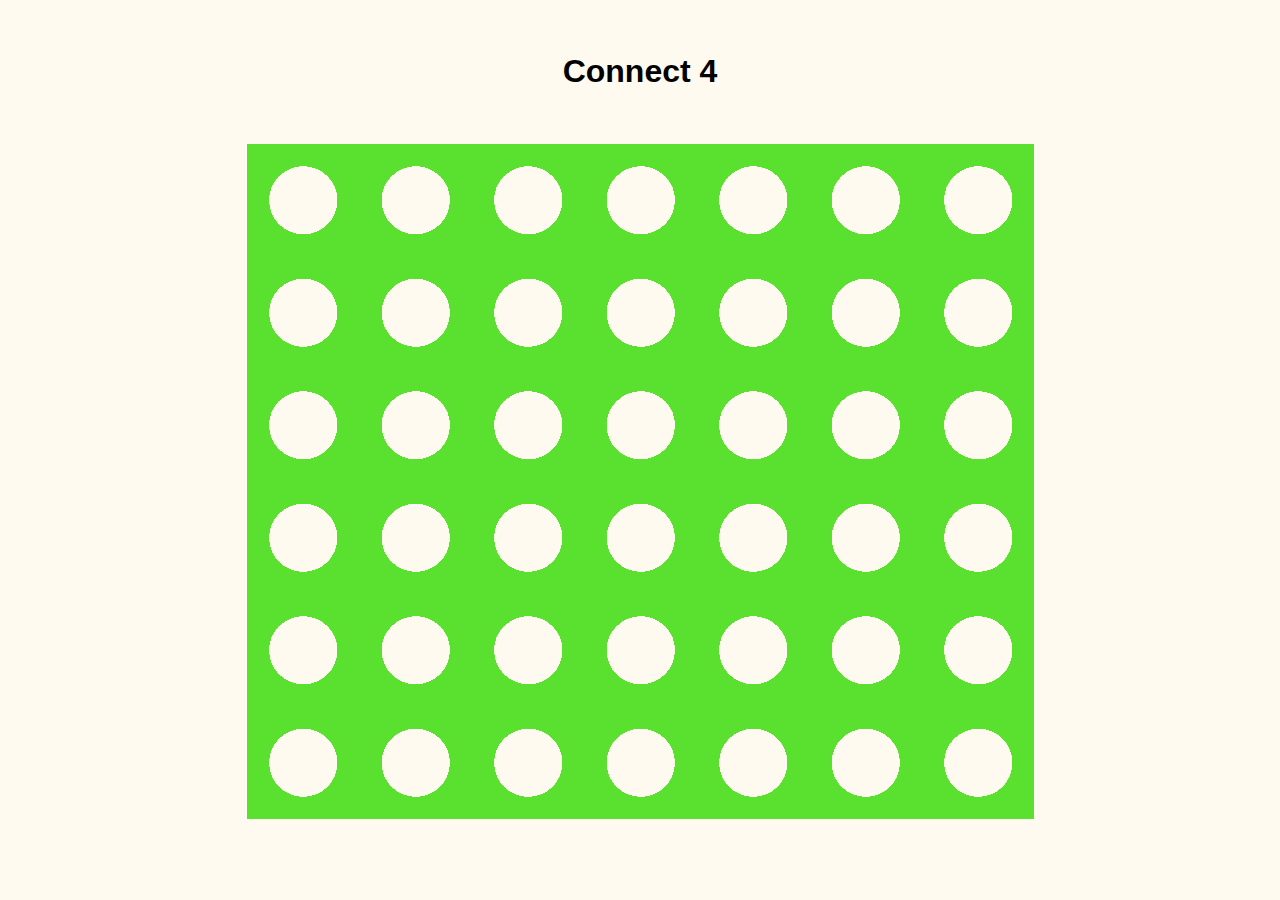
==== Connect 4/index.html @ f05866df "here are the bones" ====
<!DOCTYPE html>
<html lang="en">
<head>
    <meta charset="UTF-8">
    <meta name="viewport" content="width=device-width, initial-scale=1.0">
    <title>Connect 4</title>
    <link rel="stylesheet" href="style.css">
</head>
<body>
    <div class = "canvas-container">
        <h1 class = "title">Connect 4</h1>
        <canvas></canvas>
    </div>
    <script src = "connect4.js"></script>
</body>
</html>
---- Connect 4/style.css ----
@import url('https://fonts.googleapis.com/css?family=Montserrat:400,700&display=swap');

body, canvas, html{margin:0;padding:0;border:0 none;}


body {
    font-family: 'Monserrat', sans-serif;
    background: #fffaf0;
}

.canvas-container {
    display: flex;
    flex-direction: column;
    justify-content: center;
    align-items: center;
}

.title  {
    padding: 1em 0;
}

canvas {
    background: #5AE130;
    cursor: pointer;
}
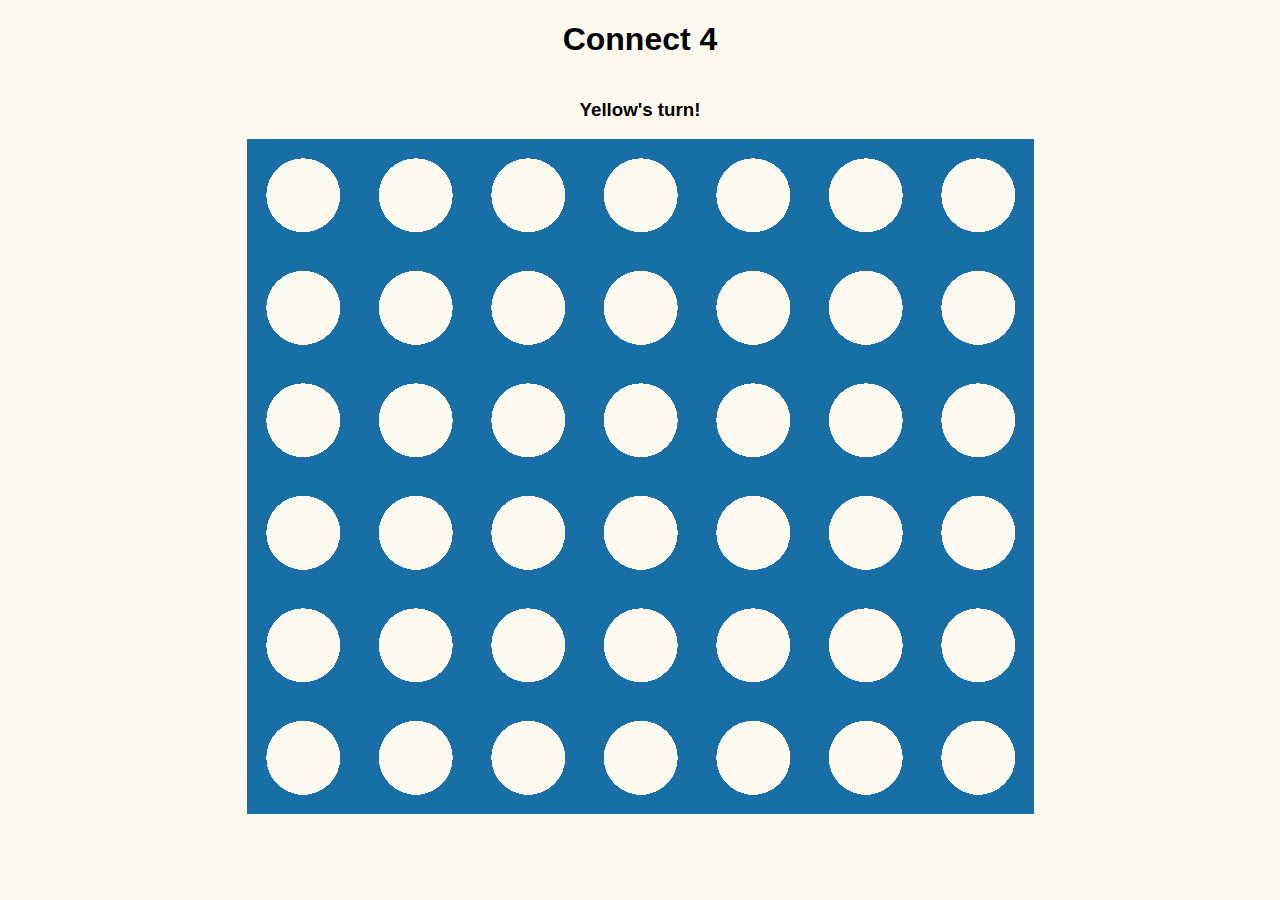
==== commit 6be0a0cd: "0.1" ====
--- a/Connect 4/index.html
+++ b/Connect 4/index.html
@@ -9,6 +9,7 @@
 <body>
     <div class = "canvas-container">
         <h1 class = "title">Connect 4</h1>
+        <h3>Blue's Turn</h3>
         <canvas></canvas>
     </div>
     <script src = "connect4.js"></script>
--- a/Connect 4/style.css
+++ b/Connect 4/style.css
@@ -15,11 +15,7 @@
     align-items: center;
 }
 
-.title  {
-    padding: 1em 0;
-}
-
 canvas {
-    background: #5AE130;
+    background: #176FA6;
     cursor: pointer;
 }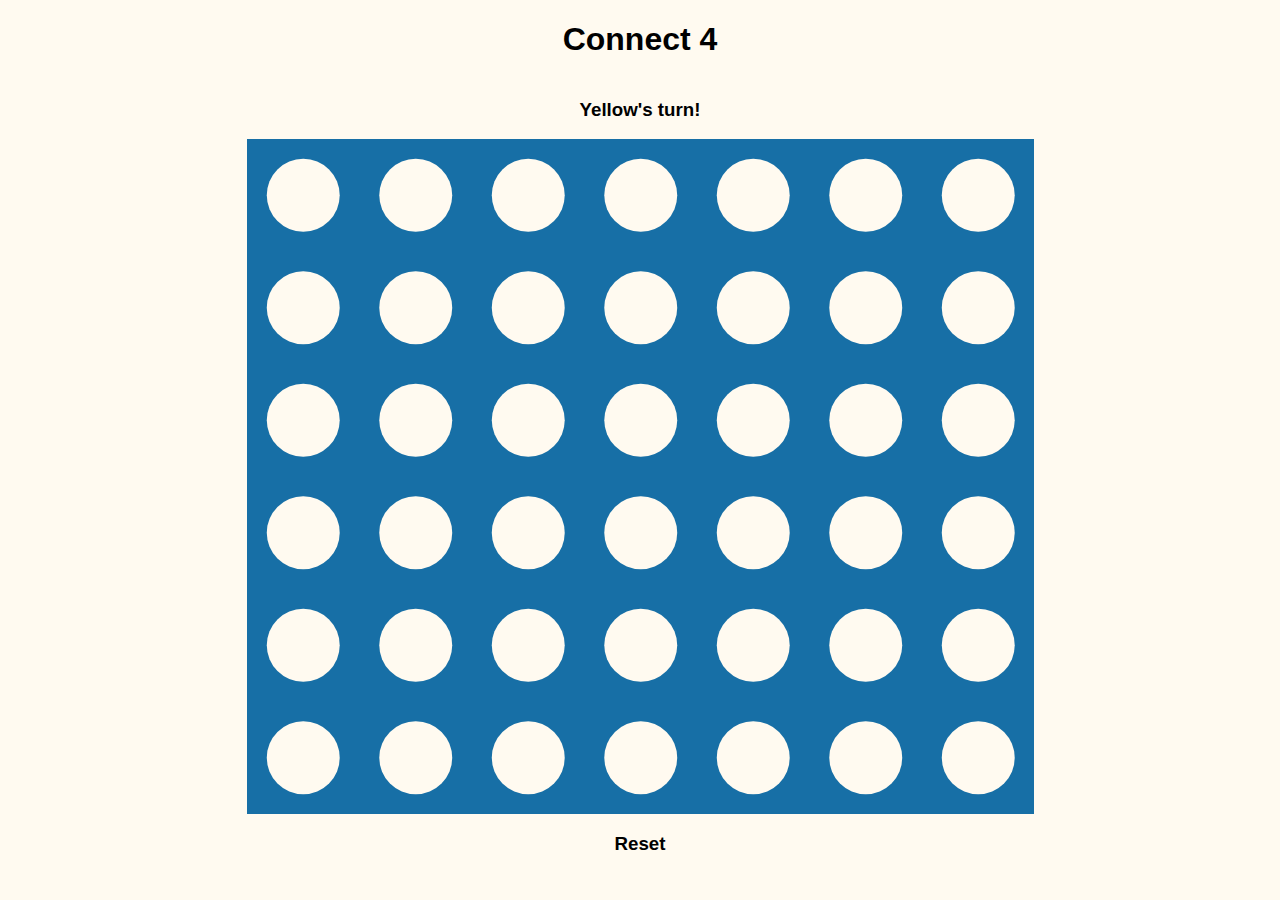
==== commit 4696b5d5: "1.0" ====
--- a/Connect 4/index.html
+++ b/Connect 4/index.html
@@ -9,8 +9,9 @@
 <body>
     <div class = "canvas-container">
         <h1 class = "title">Connect 4</h1>
-        <h3>Blue's Turn</h3>
+        <h3 class = "tracker">Blue's Turn</h3>
         <canvas></canvas>
+        <h3 class = "reset">Reset</h3>
     </div>
     <script src = "connect4.js"></script>
 </body>
--- a/Connect 4/style.css
+++ b/Connect 4/style.css
@@ -18,4 +18,8 @@
 canvas {
     background: #176FA6;
     cursor: pointer;
+}
+
+.reset {
+    cursor: pointer;
 }